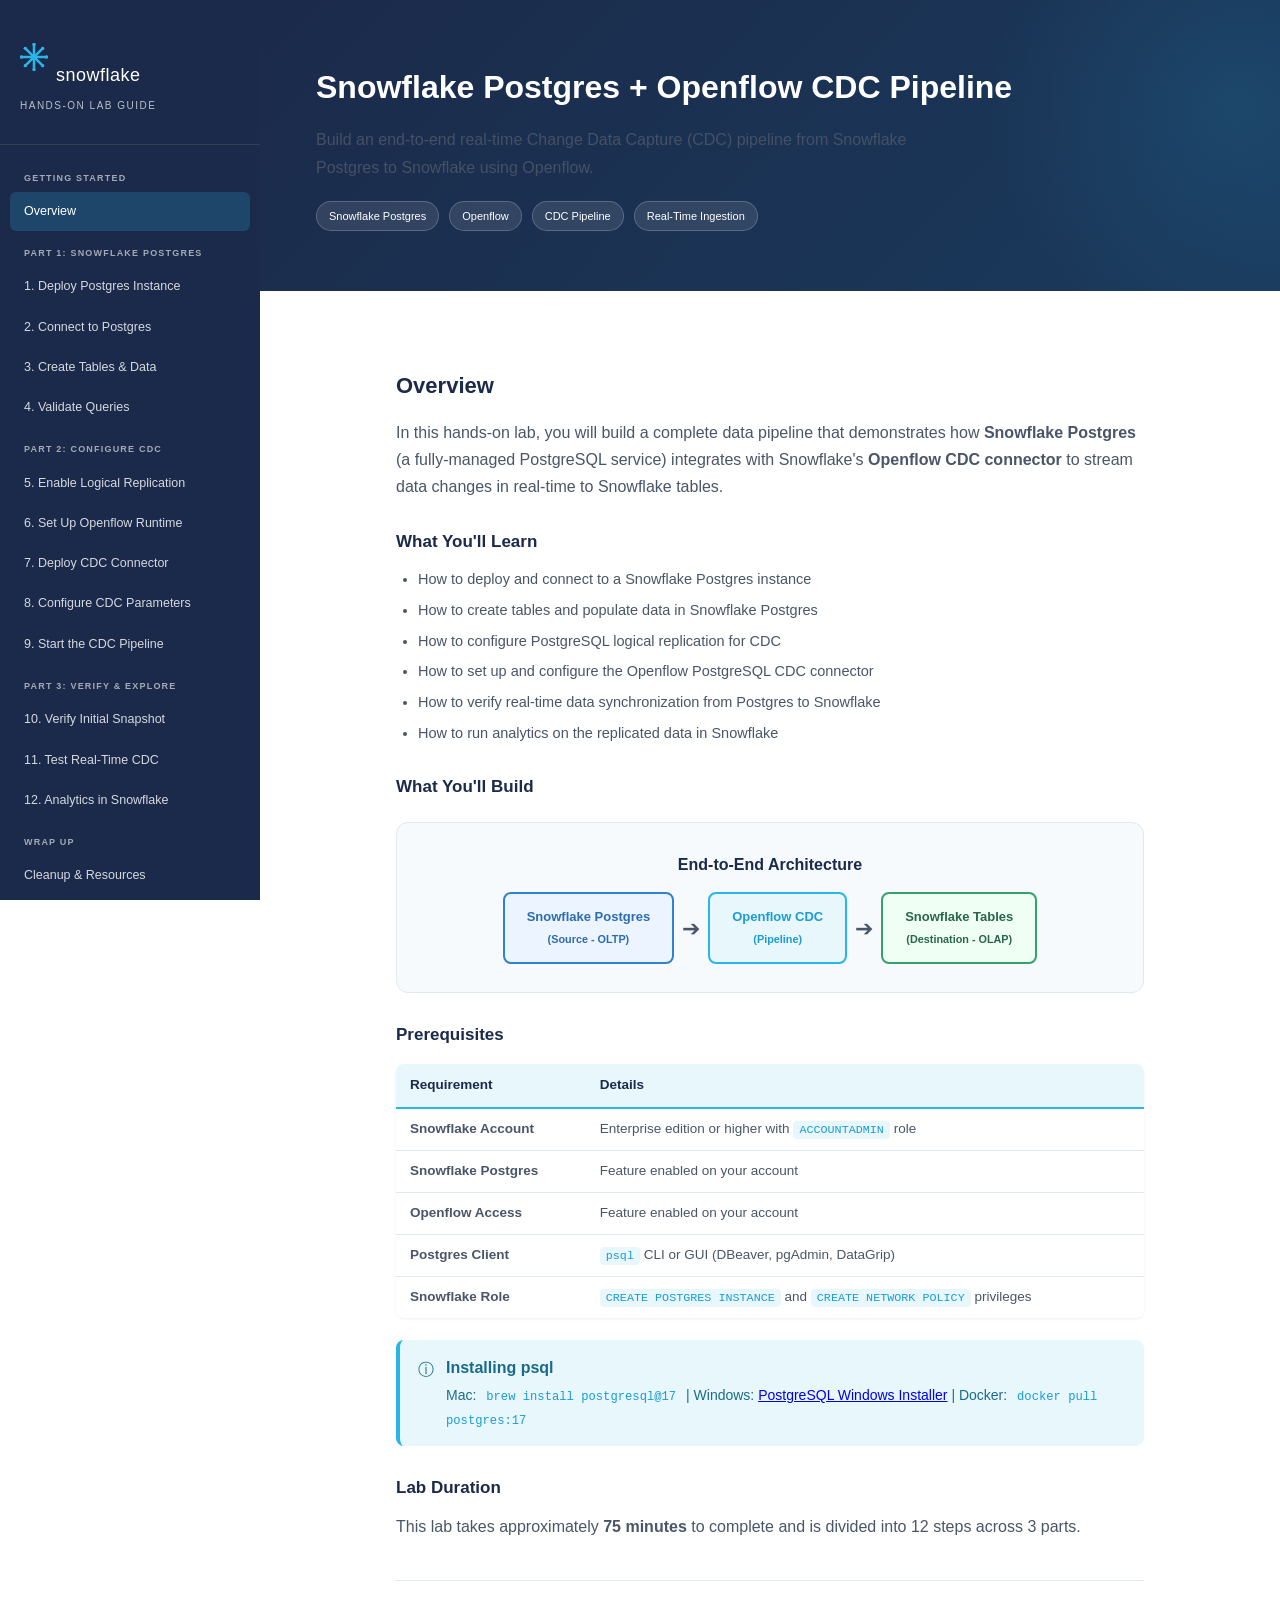
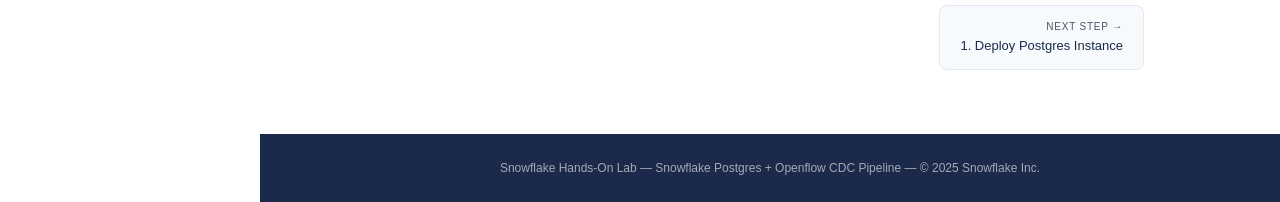
==== index.html @ c73b8665 "Initial HOL guide: Snowflake Postgres + Openflow CDC Pipeline" ====
<!DOCTYPE html>
<html lang="en">
<head>
    <meta charset="UTF-8">
    <meta name="viewport" content="width=device-width, initial-scale=1.0">
    <title>Hands-On Lab: Snowflake Postgres + Openflow CDC Pipeline</title>
    <link rel="stylesheet" href="style.css">
</head>
<body>
    <aside class="sidebar">
        <div class="sidebar-logo"><div class="sf-brand"><svg class="sf-icon" viewBox="0 0 100 100" fill="none" xmlns="http://www.w3.org/2000/svg"><line x1="50" y1="5" x2="50" y2="95" stroke="#29B5E8" stroke-width="9" stroke-linecap="round"/><line x1="5" y1="50" x2="95" y2="50" stroke="#29B5E8" stroke-width="9" stroke-linecap="round"/><line x1="19" y1="19" x2="81" y2="81" stroke="#29B5E8" stroke-width="9" stroke-linecap="round"/><line x1="81" y1="19" x2="19" y2="81" stroke="#29B5E8" stroke-width="9" stroke-linecap="round"/><circle cx="50" cy="5" r="6" fill="#29B5E8"/><circle cx="50" cy="95" r="6" fill="#29B5E8"/><circle cx="5" cy="50" r="6" fill="#29B5E8"/><circle cx="95" cy="50" r="6" fill="#29B5E8"/><circle cx="19" cy="19" r="6" fill="#29B5E8"/><circle cx="81" cy="81" r="6" fill="#29B5E8"/><circle cx="81" cy="19" r="6" fill="#29B5E8"/><circle cx="19" cy="81" r="6" fill="#29B5E8"/></svg><h2>snowflake</h2></div><h3>Hands-On Lab Guide</h3></div>
        <nav>
            <div class="nav-section">Getting Started</div>
            <a href="index.html" class="active">Overview</a>

            <div class="nav-section">Part 1: Snowflake Postgres</div>
            <a href="pages/step1.html">1. Deploy Postgres Instance</a>
            <a href="pages/step2.html">2. Connect to Postgres</a>
            <a href="pages/step3.html">3. Create Tables & Data</a>
            <a href="pages/step4.html">4. Validate Queries</a>

            <div class="nav-section">Part 2: Configure CDC</div>
            <a href="pages/step5.html">5. Enable Logical Replication</a>
            <a href="pages/step6.html">6. Set Up Openflow Runtime</a>
            <a href="pages/step7.html">7. Deploy CDC Connector</a>
            <a href="pages/step8.html">8. Configure CDC Parameters</a>
            <a href="pages/step9.html">9. Start the CDC Pipeline</a>

            <div class="nav-section">Part 3: Verify & Explore</div>
            <a href="pages/step10.html">10. Verify Initial Snapshot</a>
            <a href="pages/step11.html">11. Test Real-Time CDC</a>
            <a href="pages/step12.html">12. Analytics in Snowflake</a>

            <div class="nav-section">Wrap Up</div>
            <a href="pages/cleanup.html">Cleanup & Resources</a>
        </nav>
    </aside>

    <div class="main-content">
        <section class="hero">
            <h1>Snowflake Postgres + Openflow CDC Pipeline</h1>
            <p>Build an end-to-end real-time Change Data Capture (CDC) pipeline from Snowflake Postgres to Snowflake using Openflow.</p>
            <div class="badge-row">
                <span class="badge">Snowflake Postgres</span>
                <span class="badge">Openflow</span>
                <span class="badge">CDC Pipeline</span>
                <span class="badge">Real-Time Ingestion</span>
            </div>
        </section>

        <div class="content">
            <h2>Overview</h2>
            <p>In this hands-on lab, you will build a complete data pipeline that demonstrates how <strong>Snowflake Postgres</strong> (a fully-managed PostgreSQL service) integrates with Snowflake's <strong>Openflow CDC connector</strong> to stream data changes in real-time to Snowflake tables.</p>

            <h3>What You'll Learn</h3>
            <ul>
                <li>How to deploy and connect to a Snowflake Postgres instance</li>
                <li>How to create tables and populate data in Snowflake Postgres</li>
                <li>How to configure PostgreSQL logical replication for CDC</li>
                <li>How to set up and configure the Openflow PostgreSQL CDC connector</li>
                <li>How to verify real-time data synchronization from Postgres to Snowflake</li>
                <li>How to run analytics on the replicated data in Snowflake</li>
            </ul>

            <h3>What You'll Build</h3>
            <div class="architecture-diagram">
                <p style="font-weight: 600; margin-bottom: 14px; color: var(--sf-navy);">End-to-End Architecture</p>
                <div class="arch-flow">
                    <div class="arch-box source">Snowflake Postgres<br><small>(Source - OLTP)</small></div>
                    <span class="arch-arrow">&#10132;</span>
                    <div class="arch-box pipeline">Openflow CDC<br><small>(Pipeline)</small></div>
                    <span class="arch-arrow">&#10132;</span>
                    <div class="arch-box destination">Snowflake Tables<br><small>(Destination - OLAP)</small></div>
                </div>
            </div>

            <h3>Prerequisites</h3>
            <table>
                <thead>
                    <tr><th>Requirement</th><th>Details</th></tr>
                </thead>
                <tbody>
                    <tr><td><strong>Snowflake Account</strong></td><td>Enterprise edition or higher with <code>ACCOUNTADMIN</code> role</td></tr>
                    <tr><td><strong>Snowflake Postgres</strong></td><td>Feature enabled on your account</td></tr>
                    <tr><td><strong>Openflow Access</strong></td><td>Feature enabled on your account</td></tr>
                    <tr><td><strong>Postgres Client</strong></td><td><code>psql</code> CLI or GUI (DBeaver, pgAdmin, DataGrip)</td></tr>
                    <tr><td><strong>Snowflake Role</strong></td><td><code>CREATE POSTGRES INSTANCE</code> and <code>CREATE NETWORK POLICY</code> privileges</td></tr>
                </tbody>
            </table>

            <div class="callout info">
                <span class="callout-icon">&#9432;</span>
                <div class="callout-content">
                    <strong>Installing psql</strong>
                    <p>Mac: <code>brew install postgresql@17</code> | Windows: <a href="https://www.postgresql.org/download/windows/" target="_blank">PostgreSQL Windows Installer</a> | Docker: <code>docker pull postgres:17</code></p>
                </div>
            </div>

            <h3>Lab Duration</h3>
            <p>This lab takes approximately <strong>75 minutes</strong> to complete and is divided into 12 steps across 3 parts.</p>

            <div class="page-nav">
                <span></span>
                <a href="pages/step1.html" class="next">
                    <span><span class="nav-label">Next Step &rarr;</span><span class="nav-title">1. Deploy Postgres Instance</span></span>
                </a>
            </div>
        </div>

        <footer class="footer">
            Snowflake Hands-On Lab &mdash; Snowflake Postgres + Openflow CDC Pipeline &mdash; &copy; 2025 Snowflake Inc.
        </footer>
    </div>

    <script src="script.js"></script>
</body>
</html>
---- style.css ----
:root {
    --sf-blue: #29B5E8;
    --sf-blue-light: #E8F7FC;
    --sf-blue-dark: #1A9CD4;
    --sf-navy: #1B2A4A;
    --sf-gray-dark: #2D3748;
    --sf-gray: #4A5568;
    --sf-gray-light: #E2E8F0;
    --sf-gray-lighter: #F7FAFC;
    --sf-white: #FFFFFF;
    --sf-green: #38A169;
    --sf-orange: #DD6B20;
    --sf-red: #E53E3E;
    --sf-purple: #6B46C1;
    --code-bg: #1E293B;
    --code-text: #E2E8F0;
    --sidebar-width: 260px;
}

* {
    margin: 0;
    padding: 0;
    box-sizing: border-box;
}

body {
    font-family: -apple-system, BlinkMacSystemFont, 'Segoe UI', Roboto, 'Helvetica Neue', Arial, sans-serif;
    line-height: 1.7;
    color: var(--sf-gray-dark);
    background: var(--sf-white);
}

/* Sidebar Navigation */
.sidebar {
    position: fixed;
    top: 0;
    left: 0;
    width: var(--sidebar-width);
    height: 100vh;
    background: var(--sf-navy);
    padding: 24px 0;
    overflow-y: auto;
    z-index: 1000;
}

.sidebar-logo {
    padding: 0 20px 20px;
    border-bottom: 1px solid rgba(255,255,255,0.1);
    margin-bottom: 12px;
}

.sidebar-logo .sf-brand {
    display: flex;
    align-items: center;
    gap: 8px;
    margin-bottom: 6px;
}

.sidebar-logo .sf-icon {
    width: 28px;
    height: 28px;
    flex-shrink: 0;
}

.sidebar-logo h2 {
    color: var(--sf-white);
    font-size: 18px;
    font-weight: 300;
    letter-spacing: 0.5px;
    margin-bottom: 0;
}

.sidebar-logo h3 {
    color: rgba(255,255,255,0.7);
    font-size: 10px;
    text-transform: uppercase;
    letter-spacing: 1.5px;
    margin-top: 6px;
    font-weight: 400;
}

.sidebar nav {
    padding: 0 10px;
}

.sidebar nav a {
    display: block;
    padding: 9px 14px;
    color: rgba(255,255,255,0.82);
    text-decoration: none;
    font-size: 12.5px;
    border-radius: 6px;
    transition: all 0.2s ease;
    margin-bottom: 1px;
}

.sidebar nav a:hover {
    color: var(--sf-white);
    background: rgba(41,181,232,0.1);
}

.sidebar nav a.active {
    color: var(--sf-white);
    background: rgba(41,181,232,0.2);
    font-weight: 500;
}

.sidebar nav .nav-section {
    font-size: 9px;
    text-transform: uppercase;
    letter-spacing: 1.2px;
    color: rgba(255,255,255,0.6);
    padding: 14px 14px 6px;
    font-weight: 600;
}

/* Main Content */
.main-content {
    margin-left: var(--sidebar-width);
    padding: 0;
    min-height: 100vh;
    display: flex;
    flex-direction: column;
}

/* Hero Section */
.hero {
    background: linear-gradient(135deg, var(--sf-navy) 0%, #1A3A5C 100%);
    padding: 60px 56px;
    color: var(--sf-white);
    position: relative;
    overflow: hidden;
}

.hero::before {
    content: '';
    position: absolute;
    top: -50%;
    right: -20%;
    width: 500px;
    height: 500px;
    background: radial-gradient(circle, rgba(41,181,232,0.12) 0%, transparent 70%);
    border-radius: 50%;
}

.hero h1 {
    font-size: 32px;
    font-weight: 700;
    margin-bottom: 12px;
    position: relative;
}

.hero p {
    font-size: 16px;
    opacity: 0.9;
    max-width: 650px;
    position: relative;
}

.hero .badge-row {
    display: flex;
    gap: 10px;
    margin-top: 20px;
    flex-wrap: wrap;
    position: relative;
}

.badge {
    display: inline-flex;
    align-items: center;
    gap: 6px;
    padding: 5px 12px;
    border-radius: 20px;
    font-size: 11px;
    font-weight: 500;
    background: rgba(255,255,255,0.1);
    border: 1px solid rgba(255,255,255,0.2);
}

/* Page Header (for inner pages) */
.page-header {
    background: linear-gradient(135deg, var(--sf-navy) 0%, #1A3A5C 100%);
    padding: 36px 56px;
    color: var(--sf-white);
    position: relative;
}

.page-header .step-badge {
    display: inline-flex;
    align-items: center;
    justify-content: center;
    width: 36px;
    height: 36px;
    background: var(--sf-blue);
    color: var(--sf-white);
    border-radius: 50%;
    font-size: 16px;
    font-weight: 700;
    margin-bottom: 12px;
}

.page-header h1 {
    font-size: 28px;
    font-weight: 700;
    margin-bottom: 8px;
}

.page-header p {
    font-size: 15px;
    opacity: 0.85;
    max-width: 600px;
}

/* Content Container */
.content {
    max-width: 860px;
    margin: 0 auto;
    padding: 40px 56px;
    flex: 1;
}

/* Headings */
h2 {
    font-size: 22px;
    color: var(--sf-navy);
    margin: 36px 0 14px;
    font-weight: 600;
}

h3 {
    font-size: 17px;
    color: var(--sf-navy);
    margin: 28px 0 10px;
    font-weight: 600;
}

h4 {
    font-size: 14px;
    color: var(--sf-gray-dark);
    margin: 20px 0 8px;
    font-weight: 600;
}

p {
    margin-bottom: 14px;
    color: var(--sf-gray);
}

/* Code Blocks */
.code-block {
    position: relative;
    margin: 14px 0 22px;
    border-radius: 10px;
    overflow: hidden;
    box-shadow: 0 4px 6px rgba(0,0,0,0.07);
}

.code-header {
    display: flex;
    justify-content: space-between;
    align-items: center;
    padding: 9px 16px;
    background: #151D2B;
    border-bottom: 1px solid rgba(255,255,255,0.05);
}

.code-lang {
    font-size: 10px;
    text-transform: uppercase;
    letter-spacing: 0.8px;
    color: var(--sf-blue);
    font-weight: 600;
}

.copy-btn {
    display: flex;
    align-items: center;
    gap: 5px;
    padding: 4px 10px;
    background: rgba(41,181,232,0.15);
    border: 1px solid rgba(41,181,232,0.3);
    border-radius: 4px;
    color: var(--sf-blue);
    font-size: 11px;
    font-weight: 500;
    cursor: pointer;
    transition: all 0.2s ease;
}

.copy-btn:hover {
    background: rgba(41,181,232,0.25);
}

.copy-btn.copied {
    background: rgba(56,161,105,0.2);
    border-color: rgba(56,161,105,0.4);
    color: var(--sf-green);
}

pre {
    background: var(--code-bg);
    padding: 18px 20px;
    overflow-x: auto;
    font-family: 'SF Mono', 'Fira Code', 'JetBrains Mono', Consolas, monospace;
    font-size: 13px;
    line-height: 1.6;
    color: var(--code-text);
}

pre code {
    color: inherit;
    background: none;
    padding: 0;
    border-radius: 0;
    font-size: inherit;
}

/* Inline Code */
code {
    background: var(--sf-blue-light);
    color: var(--sf-blue-dark);
    padding: 2px 6px;
    border-radius: 4px;
    font-family: 'SF Mono', 'Fira Code', Consolas, monospace;
    font-size: 0.87em;
}

/* Callout Boxes */
.callout {
    padding: 14px 18px;
    border-radius: 8px;
    margin: 18px 0;
    border-left: 4px solid;
    display: flex;
    gap: 12px;
}

.callout-icon {
    font-size: 16px;
    flex-shrink: 0;
    margin-top: 2px;
}

.callout-content {
    flex: 1;
}

.callout-content strong {
    display: block;
    margin-bottom: 3px;
}

.callout-content p {
    margin-bottom: 0;
    color: inherit;
    font-size: 14px;
}

.callout.info {
    background: var(--sf-blue-light);
    border-color: var(--sf-blue);
    color: #1A6B8A;
}

.callout.warning {
    background: #FFFBEB;
    border-color: var(--sf-orange);
    color: #92400E;
}

.callout.success {
    background: #F0FFF4;
    border-color: var(--sf-green);
    color: #22543D;
}

.callout.danger {
    background: #FFF5F5;
    border-color: var(--sf-red);
    color: #742A2A;
}

/* Tables */
table {
    width: 100%;
    border-collapse: collapse;
    margin: 14px 0 22px;
    font-size: 13.5px;
    border-radius: 8px;
    overflow: hidden;
    box-shadow: 0 1px 3px rgba(0,0,0,0.06);
}

th {
    background: var(--sf-blue-light);
    color: var(--sf-navy);
    font-weight: 600;
    text-align: left;
    padding: 10px 14px;
    border-bottom: 2px solid var(--sf-blue);
}

td {
    padding: 9px 14px;
    border-bottom: 1px solid var(--sf-gray-light);
    color: var(--sf-gray);
}

tr:last-child td {
    border-bottom: none;
}

tr:hover td {
    background: var(--sf-gray-lighter);
}

/* Lists */
ul, ol {
    margin: 8px 0 14px 22px;
    color: var(--sf-gray);
}

li {
    margin-bottom: 6px;
    font-size: 14.5px;
}

/* Expected Result Box */
.expected-result {
    background: #F0FFF4;
    border: 1px solid #C6F6D5;
    border-radius: 8px;
    padding: 14px 18px;
    margin: 14px 0 22px;
}

.expected-result-header {
    display: flex;
    align-items: center;
    gap: 6px;
    font-weight: 600;
    color: var(--sf-green);
    margin-bottom: 8px;
    font-size: 12px;
    text-transform: uppercase;
    letter-spacing: 0.5px;
}

.expected-result pre {
    background: #1a3326;
    margin: 8px 0 0;
    border-radius: 6px;
    font-size: 12px;
}

.expected-result p {
    color: #22543D;
    margin-bottom: 0;
    font-size: 14px;
}

/* Architecture Diagram */
.architecture-diagram {
    background: var(--sf-gray-lighter);
    border: 1px solid var(--sf-gray-light);
    border-radius: 12px;
    padding: 28px;
    margin: 20px 0;
    text-align: center;
}

.arch-flow {
    display: flex;
    align-items: center;
    justify-content: center;
    gap: 8px;
    flex-wrap: wrap;
}

.arch-box {
    padding: 12px 22px;
    border-radius: 8px;
    font-weight: 600;
    font-size: 13px;
    text-align: center;
    min-width: 130px;
}

.arch-box.source {
    background: #EBF4FF;
    border: 2px solid #3182CE;
    color: #2B6CB0;
}

.arch-box.pipeline {
    background: var(--sf-blue-light);
    border: 2px solid var(--sf-blue);
    color: var(--sf-blue-dark);
}

.arch-box.destination {
    background: #F0FFF4;
    border: 2px solid var(--sf-green);
    color: #276749;
}

.arch-arrow {
    font-size: 22px;
    color: var(--sf-gray);
}

/* Page Navigation (bottom) */
.page-nav {
    display: flex;
    justify-content: space-between;
    padding: 24px 0;
    margin-top: 40px;
    border-top: 1px solid var(--sf-gray-light);
    gap: 16px;
}

.page-nav a {
    display: flex;
    align-items: center;
    gap: 8px;
    padding: 12px 20px;
    background: var(--sf-gray-lighter);
    border: 1px solid var(--sf-gray-light);
    border-radius: 8px;
    text-decoration: none;
    color: var(--sf-navy);
    font-weight: 500;
    font-size: 13px;
    transition: all 0.2s ease;
    max-width: 48%;
}

.page-nav a:hover {
    background: var(--sf-blue-light);
    border-color: var(--sf-blue);
}

.page-nav a.next {
    margin-left: auto;
    text-align: right;
}

.page-nav .nav-label {
    font-size: 10px;
    text-transform: uppercase;
    letter-spacing: 0.8px;
    color: var(--sf-gray);
    display: block;
}

.page-nav .nav-title {
    display: block;
}

/* Footer */
.footer {
    background: var(--sf-navy);
    color: rgba(255,255,255,0.6);
    padding: 24px 56px;
    text-align: center;
    font-size: 12px;
}

/* Responsive */
@media (max-width: 1024px) {
    .sidebar {
        display: none;
    }
    .main-content {
        margin-left: 0;
    }
    .content {
        padding: 28px 20px;
    }
    .hero, .page-header {
        padding: 36px 20px;
    }
}

/* Scrollbar */
.sidebar::-webkit-scrollbar {
    width: 4px;
}
.sidebar::-webkit-scrollbar-track {
    background: transparent;
}
.sidebar::-webkit-scrollbar-thumb {
    background: rgba(255,255,255,0.2);
    border-radius: 2px;
}

html {
    scroll-behavior: smooth;
}
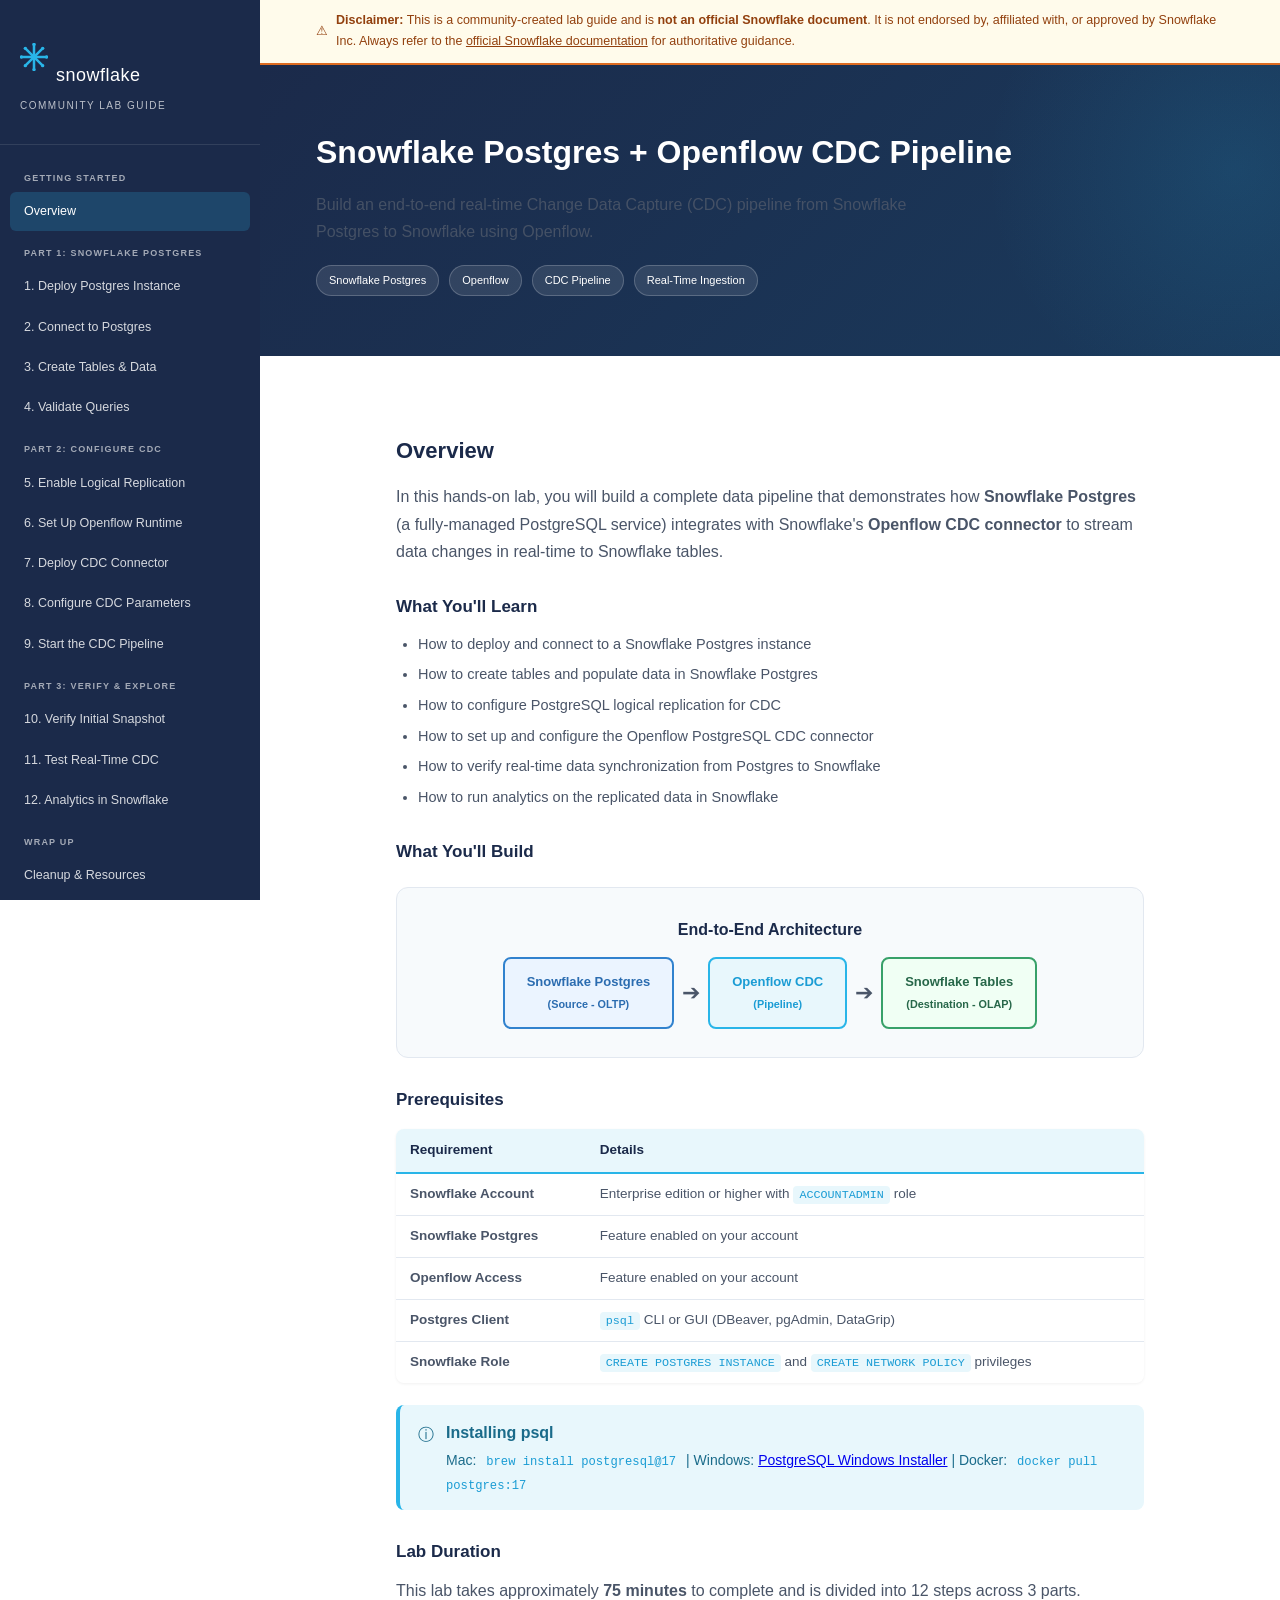
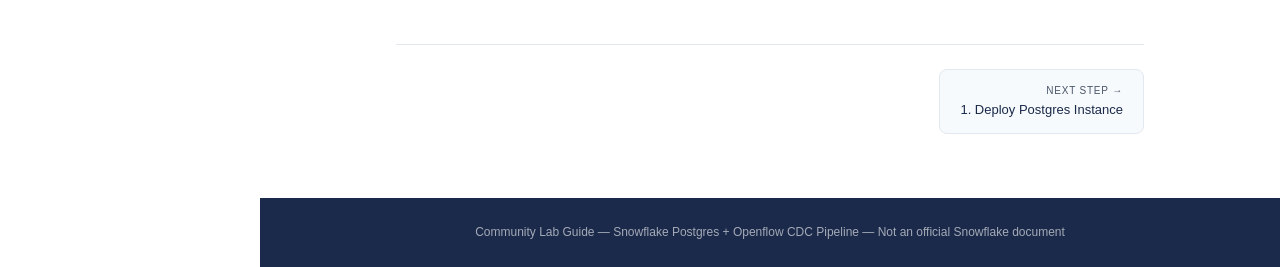
==== commit 535f8091: "Remove official Snowflake branding, add community disclaimer" ====
--- a/index.html
+++ b/index.html
@@ -8,7 +8,7 @@
 </head>
 <body>
     <aside class="sidebar">
-        <div class="sidebar-logo"><div class="sf-brand"><svg class="sf-icon" viewBox="0 0 100 100" fill="none" xmlns="http://www.w3.org/2000/svg"><line x1="50" y1="5" x2="50" y2="95" stroke="#29B5E8" stroke-width="9" stroke-linecap="round"/><line x1="5" y1="50" x2="95" y2="50" stroke="#29B5E8" stroke-width="9" stroke-linecap="round"/><line x1="19" y1="19" x2="81" y2="81" stroke="#29B5E8" stroke-width="9" stroke-linecap="round"/><line x1="81" y1="19" x2="19" y2="81" stroke="#29B5E8" stroke-width="9" stroke-linecap="round"/><circle cx="50" cy="5" r="6" fill="#29B5E8"/><circle cx="50" cy="95" r="6" fill="#29B5E8"/><circle cx="5" cy="50" r="6" fill="#29B5E8"/><circle cx="95" cy="50" r="6" fill="#29B5E8"/><circle cx="19" cy="19" r="6" fill="#29B5E8"/><circle cx="81" cy="81" r="6" fill="#29B5E8"/><circle cx="81" cy="19" r="6" fill="#29B5E8"/><circle cx="19" cy="81" r="6" fill="#29B5E8"/></svg><h2>snowflake</h2></div><h3>Hands-On Lab Guide</h3></div>
+        <div class="sidebar-logo"><div class="sf-brand"><svg class="sf-icon" viewBox="0 0 100 100" fill="none" xmlns="http://www.w3.org/2000/svg"><line x1="50" y1="5" x2="50" y2="95" stroke="#29B5E8" stroke-width="9" stroke-linecap="round"/><line x1="5" y1="50" x2="95" y2="50" stroke="#29B5E8" stroke-width="9" stroke-linecap="round"/><line x1="19" y1="19" x2="81" y2="81" stroke="#29B5E8" stroke-width="9" stroke-linecap="round"/><line x1="81" y1="19" x2="19" y2="81" stroke="#29B5E8" stroke-width="9" stroke-linecap="round"/><circle cx="50" cy="5" r="6" fill="#29B5E8"/><circle cx="50" cy="95" r="6" fill="#29B5E8"/><circle cx="5" cy="50" r="6" fill="#29B5E8"/><circle cx="95" cy="50" r="6" fill="#29B5E8"/><circle cx="19" cy="19" r="6" fill="#29B5E8"/><circle cx="81" cy="81" r="6" fill="#29B5E8"/><circle cx="81" cy="19" r="6" fill="#29B5E8"/><circle cx="19" cy="81" r="6" fill="#29B5E8"/></svg><h2>snowflake</h2></div><h3>Community Lab Guide</h3></div>
         <nav>
             <div class="nav-section">Getting Started</div>
             <a href="index.html" class="active">Overview</a>
@@ -37,6 +37,10 @@
     </aside>
 
     <div class="main-content">
+        <div style="background:#FFFBEB;border-bottom:2px solid #DD6B20;padding:10px 56px;font-size:12.5px;color:#92400E;display:flex;align-items:center;gap:8px;">
+            <span>&#9888;</span>
+            <span><strong>Disclaimer:</strong> This is a community-created lab guide and is <strong>not an official Snowflake document</strong>. It is not endorsed by, affiliated with, or approved by Snowflake Inc. Always refer to the <a href="https://docs.snowflake.com" target="_blank" style="color:#92400E;">official Snowflake documentation</a> for authoritative guidance.</span>
+        </div>
         <section class="hero">
             <h1>Snowflake Postgres + Openflow CDC Pipeline</h1>
             <p>Build an end-to-end real-time Change Data Capture (CDC) pipeline from Snowflake Postgres to Snowflake using Openflow.</p>
@@ -108,7 +112,7 @@
         </div>
 
         <footer class="footer">
-            Snowflake Hands-On Lab &mdash; Snowflake Postgres + Openflow CDC Pipeline &mdash; &copy; 2025 Snowflake Inc.
+            Community Lab Guide &mdash; Snowflake Postgres + Openflow CDC Pipeline &mdash; Not an official Snowflake document
         </footer>
     </div>
 
